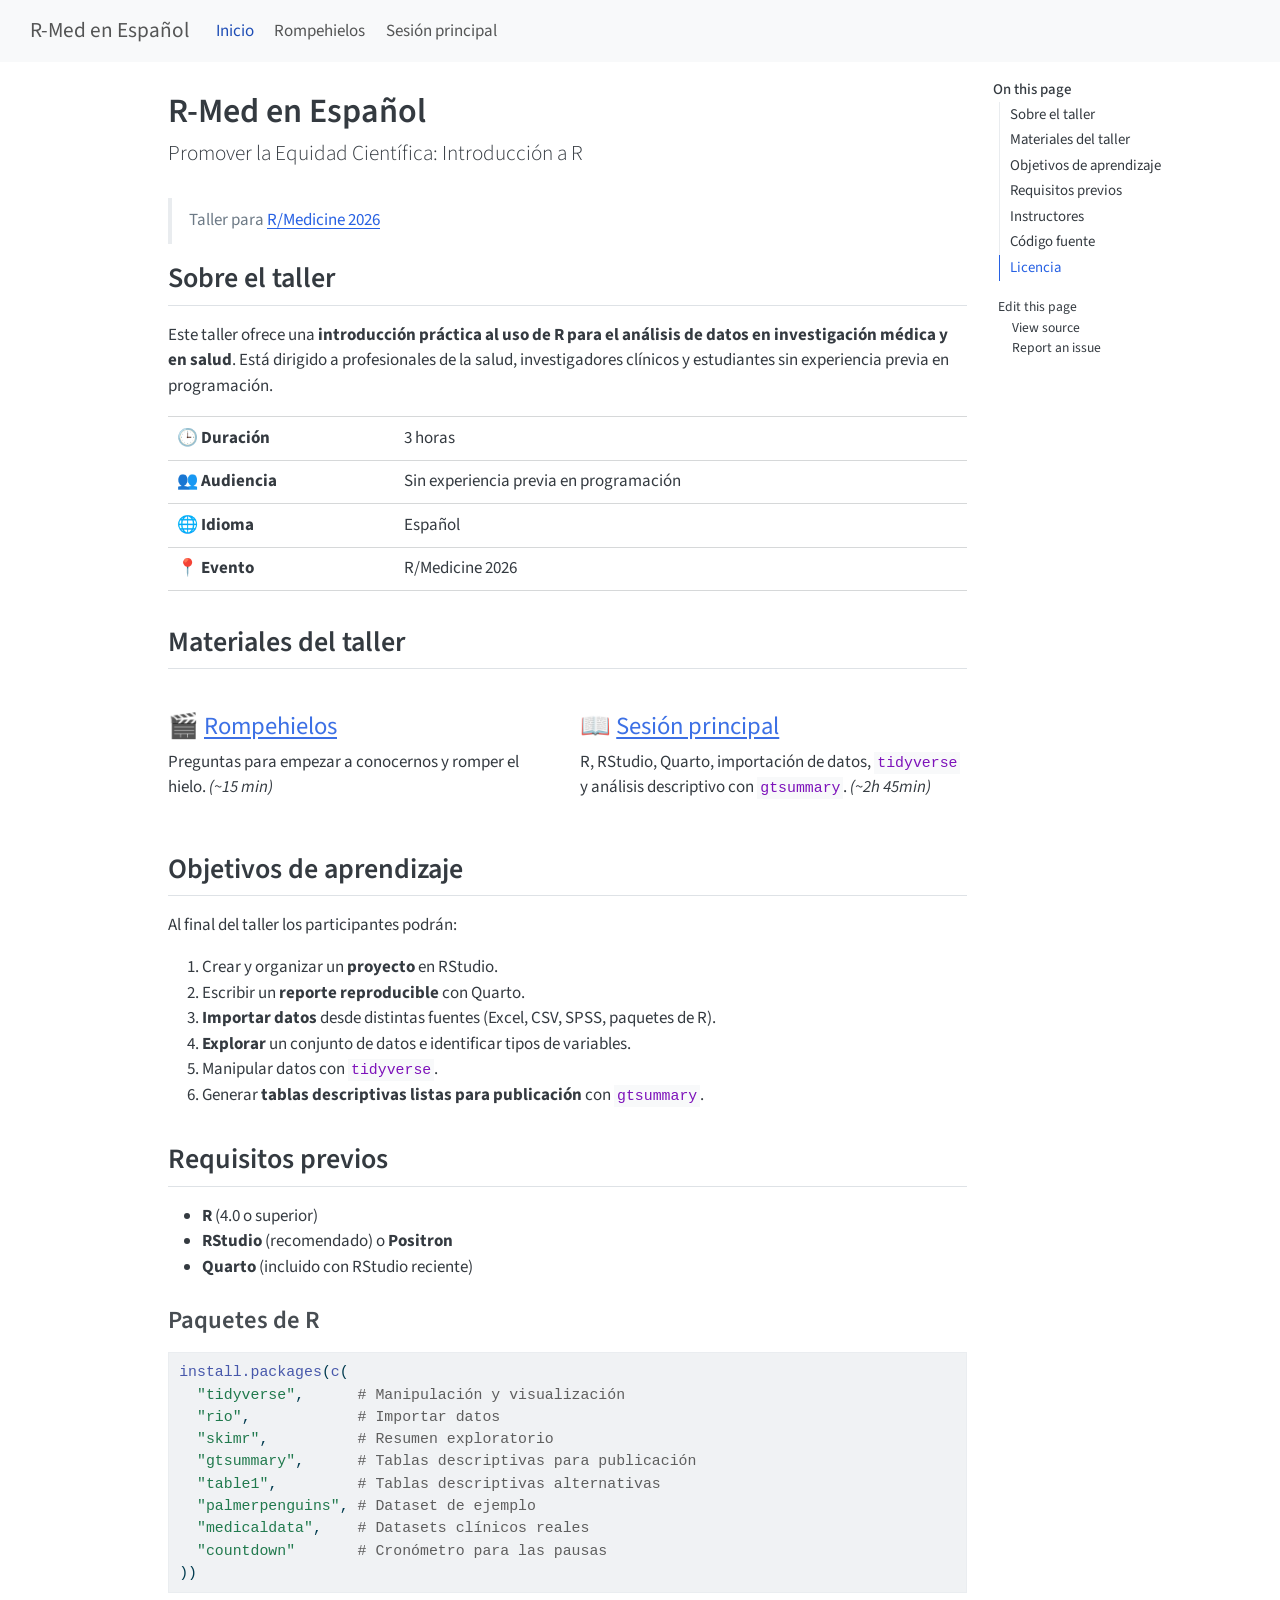
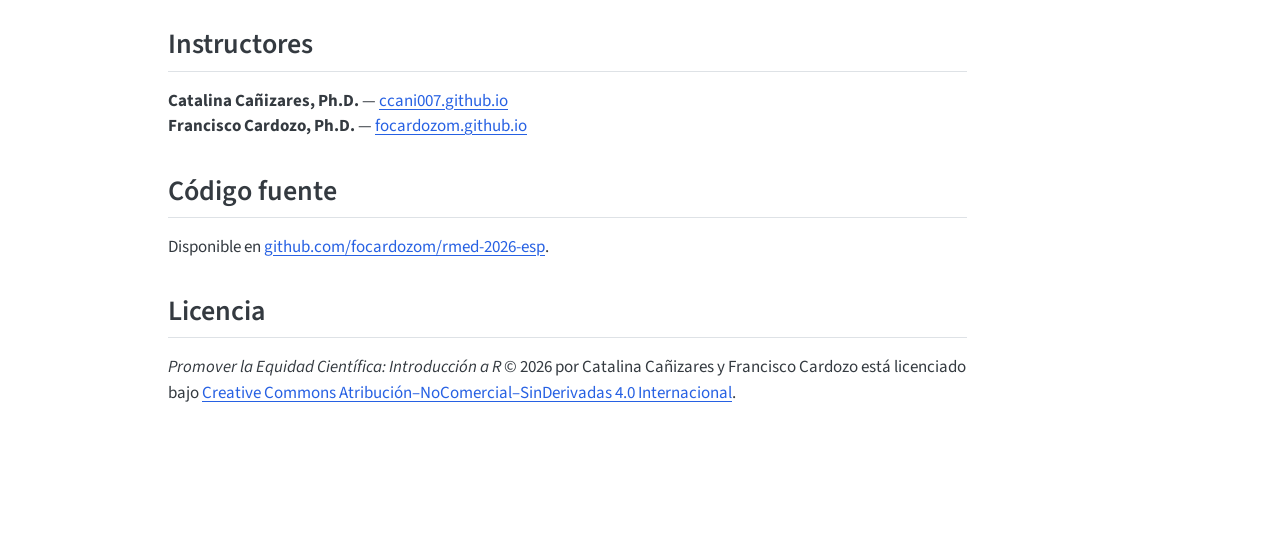
==== index.html @ 6298b5c6 "Built site for gh-pages" ====
<!DOCTYPE html>
<html xmlns="http://www.w3.org/1999/xhtml" lang="en" xml:lang="en"><head>

<meta charset="utf-8">
<meta name="generator" content="quarto-1.7.23">

<meta name="viewport" content="width=device-width, initial-scale=1.0, user-scalable=yes">


<title>R-Med en Español</title>
<style>
code{white-space: pre-wrap;}
span.smallcaps{font-variant: small-caps;}
div.columns{display: flex; gap: min(4vw, 1.5em);}
div.column{flex: auto; overflow-x: auto;}
div.hanging-indent{margin-left: 1.5em; text-indent: -1.5em;}
ul.task-list{list-style: none;}
ul.task-list li input[type="checkbox"] {
  width: 0.8em;
  margin: 0 0.8em 0.2em -1em; /* quarto-specific, see https://github.com/quarto-dev/quarto-cli/issues/4556 */ 
  vertical-align: middle;
}
/* CSS for syntax highlighting */
html { -webkit-text-size-adjust: 100%; }
pre > code.sourceCode { white-space: pre; position: relative; }
pre > code.sourceCode > span { display: inline-block; line-height: 1.25; }
pre > code.sourceCode > span:empty { height: 1.2em; }
.sourceCode { overflow: visible; }
code.sourceCode > span { color: inherit; text-decoration: inherit; }
div.sourceCode { margin: 1em 0; }
pre.sourceCode { margin: 0; }
@media screen {
div.sourceCode { overflow: auto; }
}
@media print {
pre > code.sourceCode { white-space: pre-wrap; }
pre > code.sourceCode > span { text-indent: -5em; padding-left: 5em; }
}
pre.numberSource code
  { counter-reset: source-line 0; }
pre.numberSource code > span
  { position: relative; left: -4em; counter-increment: source-line; }
pre.numberSource code > span > a:first-child::before
  { content: counter(source-line);
    position: relative; left: -1em; text-align: right; vertical-align: baseline;
    border: none; display: inline-block;
    -webkit-touch-callout: none; -webkit-user-select: none;
    -khtml-user-select: none; -moz-user-select: none;
    -ms-user-select: none; user-select: none;
    padding: 0 4px; width: 4em;
  }
pre.numberSource { margin-left: 3em;  padding-left: 4px; }
div.sourceCode
  {   }
@media screen {
pre > code.sourceCode > span > a:first-child::before { text-decoration: underline; }
}
</style>


<script src="site_libs/quarto-nav/quarto-nav.js"></script>
<script src="site_libs/quarto-nav/headroom.min.js"></script>
<script src="site_libs/clipboard/clipboard.min.js"></script>
<script src="site_libs/quarto-search/autocomplete.umd.js"></script>
<script src="site_libs/quarto-search/fuse.min.js"></script>
<script src="site_libs/quarto-search/quarto-search.js"></script>
<meta name="quarto:offset" content="./">
<script src="site_libs/quarto-html/quarto.js" type="module"></script>
<script src="site_libs/quarto-html/tabsets/tabsets.js" type="module"></script>
<script src="site_libs/quarto-html/popper.min.js"></script>
<script src="site_libs/quarto-html/tippy.umd.min.js"></script>
<script src="site_libs/quarto-html/anchor.min.js"></script>
<link href="site_libs/quarto-html/tippy.css" rel="stylesheet">
<link href="site_libs/quarto-html/quarto-syntax-highlighting-226bd0f977fa82dfae4534cac220d79a.css" rel="stylesheet" id="quarto-text-highlighting-styles">
<script src="site_libs/bootstrap/bootstrap.min.js"></script>
<link href="site_libs/bootstrap/bootstrap-icons.css" rel="stylesheet">
<link href="site_libs/bootstrap/bootstrap-02caa798fa7aa68ffffba7ba840ce97b.min.css" rel="stylesheet" append-hash="true" id="quarto-bootstrap" data-mode="light">
<script id="quarto-search-options" type="application/json">{
  "location": "navbar",
  "copy-button": false,
  "collapse-after": 3,
  "panel-placement": "end",
  "type": "overlay",
  "limit": 50,
  "keyboard-shortcut": [
    "f",
    "/",
    "s"
  ],
  "show-item-context": false,
  "language": {
    "search-no-results-text": "No results",
    "search-matching-documents-text": "matching documents",
    "search-copy-link-title": "Copy link to search",
    "search-hide-matches-text": "Hide additional matches",
    "search-more-match-text": "more match in this document",
    "search-more-matches-text": "more matches in this document",
    "search-clear-button-title": "Clear",
    "search-text-placeholder": "",
    "search-detached-cancel-button-title": "Cancel",
    "search-submit-button-title": "Submit",
    "search-label": "Search"
  }
}</script>


<link rel="stylesheet" href="style-copy.css">
</head>

<body class="nav-fixed quarto-light">

<div id="quarto-search-results"></div>
  <header id="quarto-header" class="headroom fixed-top">
    <nav class="navbar navbar-expand-lg " data-bs-theme="dark">
      <div class="navbar-container container-fluid">
      <div class="navbar-brand-container mx-auto">
    <a class="navbar-brand" href="./index.html">
    <span class="navbar-title">R-Med en Español</span>
    </a>
  </div>
            <div id="quarto-search" class="" title="Search"></div>
          <button class="navbar-toggler" type="button" data-bs-toggle="collapse" data-bs-target="#navbarCollapse" aria-controls="navbarCollapse" role="menu" aria-expanded="false" aria-label="Toggle navigation" onclick="if (window.quartoToggleHeadroom) { window.quartoToggleHeadroom(); }">
  <span class="navbar-toggler-icon"></span>
</button>
          <div class="collapse navbar-collapse" id="navbarCollapse">
            <ul class="navbar-nav navbar-nav-scroll me-auto">
  <li class="nav-item">
    <a class="nav-link active" href="./index.html" aria-current="page"> 
<span class="menu-text">Inicio</span></a>
  </li>  
  <li class="nav-item">
    <a class="nav-link" href="./inicio.html"> 
<span class="menu-text">Rompehielos</span></a>
  </li>  
  <li class="nav-item">
    <a class="nav-link" href="./sesion_1.html"> 
<span class="menu-text">Sesión principal</span></a>
  </li>  
</ul>
            <ul class="navbar-nav navbar-nav-scroll ms-auto">
  <li class="nav-item compact">
    <a class="nav-link" href="https://github.com/focardozom/rmed-2026-esp"> <i class="bi bi-github" role="img" aria-label="GitHub">
</i> 
<span class="menu-text"></span></a>
  </li>  
</ul>
          </div> <!-- /navcollapse -->
            <div class="quarto-navbar-tools">
</div>
      </div> <!-- /container-fluid -->
    </nav>
</header>
<!-- content -->
<div id="quarto-content" class="quarto-container page-columns page-rows-contents page-layout-article page-navbar">
<!-- sidebar -->
<!-- margin-sidebar -->
    <div id="quarto-margin-sidebar" class="sidebar margin-sidebar">
        <nav id="TOC" role="doc-toc" class="toc-active">
    <h2 id="toc-title">On this page</h2>
   
  <ul class="collapse">
  <li><a href="#sobre-el-taller" id="toc-sobre-el-taller" class="nav-link active" data-scroll-target="#sobre-el-taller">Sobre el taller</a></li>
  <li><a href="#materiales-del-taller" id="toc-materiales-del-taller" class="nav-link" data-scroll-target="#materiales-del-taller">Materiales del taller</a></li>
  <li><a href="#objetivos-de-aprendizaje" id="toc-objetivos-de-aprendizaje" class="nav-link" data-scroll-target="#objetivos-de-aprendizaje">Objetivos de aprendizaje</a></li>
  <li><a href="#requisitos-previos" id="toc-requisitos-previos" class="nav-link" data-scroll-target="#requisitos-previos">Requisitos previos</a></li>
  <li><a href="#instructores" id="toc-instructores" class="nav-link" data-scroll-target="#instructores">Instructores</a></li>
  <li><a href="#código-fuente" id="toc-código-fuente" class="nav-link" data-scroll-target="#código-fuente">Código fuente</a></li>
  <li><a href="#licencia" id="toc-licencia" class="nav-link" data-scroll-target="#licencia">Licencia</a></li>
  </ul>
<div class="toc-actions"><ul class="collapse"><li><a href="https://github.com/focardozom/rmed-2026-esp/edit/main/index.qmd" class="toc-action"><i class="bi bi-github"></i>Edit this page</a></li><li><a href="https://github.com/focardozom/rmed-2026-esp/blob/main/index.qmd" class="toc-action"><i class="bi empty"></i>View source</a></li><li><a href="https://github.com/focardozom/rmed-2026-esp/issues/new" class="toc-action"><i class="bi empty"></i>Report an issue</a></li></ul></div></nav>
    </div>
<!-- main -->
<main class="content" id="quarto-document-content">

<header id="title-block-header" class="quarto-title-block default">
<div class="quarto-title">
<h1 class="title">R-Med en Español</h1>
<p class="subtitle lead">Promover la Equidad Científica: Introducción a R</p>
</div>



<div class="quarto-title-meta">

    
  
    
  </div>
  


</header>


<blockquote class="blockquote">
<p>Taller para <a href="https://rconsortium.github.io/RMedicine_website/workshops.html#equidad">R/Medicine 2026</a></p>
</blockquote>
<section id="sobre-el-taller" class="level2">
<h2 class="anchored" data-anchor-id="sobre-el-taller">Sobre el taller</h2>
<p>Este taller ofrece una <strong>introducción práctica al uso de R para el análisis de datos en investigación médica y en salud</strong>. Está dirigido a profesionales de la salud, investigadores clínicos y estudiantes sin experiencia previa en programación.</p>
<table class="caption-top table">
<tbody>
<tr class="odd">
<td>🕒 <strong>Duración</strong></td>
<td>3 horas</td>
</tr>
<tr class="even">
<td>👥 <strong>Audiencia</strong></td>
<td>Sin experiencia previa en programación</td>
</tr>
<tr class="odd">
<td>🌐 <strong>Idioma</strong></td>
<td>Español</td>
</tr>
<tr class="even">
<td>📍 <strong>Evento</strong></td>
<td>R/Medicine 2026</td>
</tr>
</tbody>
</table>
</section>
<section id="materiales-del-taller" class="level2">
<h2 class="anchored" data-anchor-id="materiales-del-taller">Materiales del taller</h2>
<div class="grid">
<section id="rompehielos" class="level3 g-col-12 g-col-md-6">
<h3 class="anchored" data-anchor-id="rompehielos">🎬 <a href="inicio.html">Rompehielos</a></h3>
<p>Preguntas para empezar a conocernos y romper el hielo. <em>(~15 min)</em></p>
</section>
<section id="sesión-principal" class="level3 g-col-12 g-col-md-6">
<h3 class="anchored" data-anchor-id="sesión-principal">📖 <a href="sesion_1.html">Sesión principal</a></h3>
<p>R, RStudio, Quarto, importación de datos, <code>tidyverse</code> y análisis descriptivo con <code>gtsummary</code>. <em>(~2h 45min)</em></p>
</section>
</div>
</section>
<section id="objetivos-de-aprendizaje" class="level2">
<h2 class="anchored" data-anchor-id="objetivos-de-aprendizaje">Objetivos de aprendizaje</h2>
<p>Al final del taller los participantes podrán:</p>
<ol type="1">
<li>Crear y organizar un <strong>proyecto</strong> en RStudio.</li>
<li>Escribir un <strong>reporte reproducible</strong> con Quarto.</li>
<li><strong>Importar datos</strong> desde distintas fuentes (Excel, CSV, SPSS, paquetes de R).</li>
<li><strong>Explorar</strong> un conjunto de datos e identificar tipos de variables.</li>
<li>Manipular datos con <strong><code>tidyverse</code></strong>.</li>
<li>Generar <strong>tablas descriptivas listas para publicación</strong> con <code>gtsummary</code>.</li>
</ol>
</section>
<section id="requisitos-previos" class="level2">
<h2 class="anchored" data-anchor-id="requisitos-previos">Requisitos previos</h2>
<ul>
<li><strong>R</strong> (4.0 o superior)</li>
<li><strong>RStudio</strong> (recomendado) o <strong>Positron</strong></li>
<li><strong>Quarto</strong> (incluido con RStudio reciente)</li>
</ul>
<section id="paquetes-de-r" class="level3">
<h3 class="anchored" data-anchor-id="paquetes-de-r">Paquetes de R</h3>
<div class="sourceCode" id="cb1"><pre class="sourceCode r code-with-copy"><code class="sourceCode r"><span id="cb1-1"><a href="#cb1-1" aria-hidden="true" tabindex="-1"></a><span class="fu">install.packages</span>(<span class="fu">c</span>(</span>
<span id="cb1-2"><a href="#cb1-2" aria-hidden="true" tabindex="-1"></a>  <span class="st">"tidyverse"</span>,      <span class="co"># Manipulación y visualización</span></span>
<span id="cb1-3"><a href="#cb1-3" aria-hidden="true" tabindex="-1"></a>  <span class="st">"rio"</span>,            <span class="co"># Importar datos</span></span>
<span id="cb1-4"><a href="#cb1-4" aria-hidden="true" tabindex="-1"></a>  <span class="st">"skimr"</span>,          <span class="co"># Resumen exploratorio</span></span>
<span id="cb1-5"><a href="#cb1-5" aria-hidden="true" tabindex="-1"></a>  <span class="st">"gtsummary"</span>,      <span class="co"># Tablas descriptivas para publicación</span></span>
<span id="cb1-6"><a href="#cb1-6" aria-hidden="true" tabindex="-1"></a>  <span class="st">"table1"</span>,         <span class="co"># Tablas descriptivas alternativas</span></span>
<span id="cb1-7"><a href="#cb1-7" aria-hidden="true" tabindex="-1"></a>  <span class="st">"palmerpenguins"</span>, <span class="co"># Dataset de ejemplo</span></span>
<span id="cb1-8"><a href="#cb1-8" aria-hidden="true" tabindex="-1"></a>  <span class="st">"medicaldata"</span>,    <span class="co"># Datasets clínicos reales</span></span>
<span id="cb1-9"><a href="#cb1-9" aria-hidden="true" tabindex="-1"></a>  <span class="st">"countdown"</span>       <span class="co"># Cronómetro para las pausas</span></span>
<span id="cb1-10"><a href="#cb1-10" aria-hidden="true" tabindex="-1"></a>))</span></code><button title="Copy to Clipboard" class="code-copy-button"><i class="bi"></i></button></pre></div>
</section>
</section>
<section id="instructores" class="level2">
<h2 class="anchored" data-anchor-id="instructores">Instructores</h2>
<p><strong>Catalina Cañizares, Ph.D.</strong> — <a href="https://ccani007.github.io/ccani_website/">ccani007.github.io</a><br>
<strong>Francisco Cardozo, Ph.D.</strong> — <a href="https://focardozom.github.io/">focardozom.github.io</a></p>
</section>
<section id="código-fuente" class="level2">
<h2 class="anchored" data-anchor-id="código-fuente">Código fuente</h2>
<p>Disponible en <a href="https://github.com/focardozom/rmed-2026-esp">github.com/focardozom/rmed-2026-esp</a>.</p>
</section>
<section id="licencia" class="level2">
<h2 class="anchored" data-anchor-id="licencia">Licencia</h2>
<p><em>Promover la Equidad Científica: Introducción a R</em> © 2026 por Catalina Cañizares y Francisco Cardozo está licenciado bajo <a href="https://creativecommons.org/licenses/by-nc-nd/4.0/">Creative Commons Atribución–NoComercial–SinDerivadas 4.0 Internacional</a>.</p>


</section>

</main> <!-- /main -->
<script id="quarto-html-after-body" type="application/javascript">
  window.document.addEventListener("DOMContentLoaded", function (event) {
    const icon = "";
    const anchorJS = new window.AnchorJS();
    anchorJS.options = {
      placement: 'right',
      icon: icon
    };
    anchorJS.add('.anchored');
    const isCodeAnnotation = (el) => {
      for (const clz of el.classList) {
        if (clz.startsWith('code-annotation-')) {                     
          return true;
        }
      }
      return false;
    }
    const onCopySuccess = function(e) {
      // button target
      const button = e.trigger;
      // don't keep focus
      button.blur();
      // flash "checked"
      button.classList.add('code-copy-button-checked');
      var currentTitle = button.getAttribute("title");
      button.setAttribute("title", "Copied!");
      let tooltip;
      if (window.bootstrap) {
        button.setAttribute("data-bs-toggle", "tooltip");
        button.setAttribute("data-bs-placement", "left");
        button.setAttribute("data-bs-title", "Copied!");
        tooltip = new bootstrap.Tooltip(button, 
          { trigger: "manual", 
            customClass: "code-copy-button-tooltip",
            offset: [0, -8]});
        tooltip.show();    
      }
      setTimeout(function() {
        if (tooltip) {
          tooltip.hide();
          button.removeAttribute("data-bs-title");
          button.removeAttribute("data-bs-toggle");
          button.removeAttribute("data-bs-placement");
        }
        button.setAttribute("title", currentTitle);
        button.classList.remove('code-copy-button-checked');
      }, 1000);
      // clear code selection
      e.clearSelection();
    }
    const getTextToCopy = function(trigger) {
        const codeEl = trigger.previousElementSibling.cloneNode(true);
        for (const childEl of codeEl.children) {
          if (isCodeAnnotation(childEl)) {
            childEl.remove();
          }
        }
        return codeEl.innerText;
    }
    const clipboard = new window.ClipboardJS('.code-copy-button:not([data-in-quarto-modal])', {
      text: getTextToCopy
    });
    clipboard.on('success', onCopySuccess);
    if (window.document.getElementById('quarto-embedded-source-code-modal')) {
      const clipboardModal = new window.ClipboardJS('.code-copy-button[data-in-quarto-modal]', {
        text: getTextToCopy,
        container: window.document.getElementById('quarto-embedded-source-code-modal')
      });
      clipboardModal.on('success', onCopySuccess);
    }
      var localhostRegex = new RegExp(/^(?:http|https):\/\/localhost\:?[0-9]*\//);
      var mailtoRegex = new RegExp(/^mailto:/);
        var filterRegex = new RegExp("https:\/\/focardozom\.github\.io\/rmed-2026-esp\/");
      var isInternal = (href) => {
          return filterRegex.test(href) || localhostRegex.test(href) || mailtoRegex.test(href);
      }
      // Inspect non-navigation links and adorn them if external
     var links = window.document.querySelectorAll('a[href]:not(.nav-link):not(.navbar-brand):not(.toc-action):not(.sidebar-link):not(.sidebar-item-toggle):not(.pagination-link):not(.no-external):not([aria-hidden]):not(.dropdown-item):not(.quarto-navigation-tool):not(.about-link)');
      for (var i=0; i<links.length; i++) {
        const link = links[i];
        if (!isInternal(link.href)) {
          // undo the damage that might have been done by quarto-nav.js in the case of
          // links that we want to consider external
          if (link.dataset.originalHref !== undefined) {
            link.href = link.dataset.originalHref;
          }
        }
      }
    function tippyHover(el, contentFn, onTriggerFn, onUntriggerFn) {
      const config = {
        allowHTML: true,
        maxWidth: 500,
        delay: 100,
        arrow: false,
        appendTo: function(el) {
            return el.parentElement;
        },
        interactive: true,
        interactiveBorder: 10,
        theme: 'quarto',
        placement: 'bottom-start',
      };
      if (contentFn) {
        config.content = contentFn;
      }
      if (onTriggerFn) {
        config.onTrigger = onTriggerFn;
      }
      if (onUntriggerFn) {
        config.onUntrigger = onUntriggerFn;
      }
      window.tippy(el, config); 
    }
    const noterefs = window.document.querySelectorAll('a[role="doc-noteref"]');
    for (var i=0; i<noterefs.length; i++) {
      const ref = noterefs[i];
      tippyHover(ref, function() {
        // use id or data attribute instead here
        let href = ref.getAttribute('data-footnote-href') || ref.getAttribute('href');
        try { href = new URL(href).hash; } catch {}
        const id = href.replace(/^#\/?/, "");
        const note = window.document.getElementById(id);
        if (note) {
          return note.innerHTML;
        } else {
          return "";
        }
      });
    }
    const xrefs = window.document.querySelectorAll('a.quarto-xref');
    const processXRef = (id, note) => {
      // Strip column container classes
      const stripColumnClz = (el) => {
        el.classList.remove("page-full", "page-columns");
        if (el.children) {
          for (const child of el.children) {
            stripColumnClz(child);
          }
        }
      }
      stripColumnClz(note)
      if (id === null || id.startsWith('sec-')) {
        // Special case sections, only their first couple elements
        const container = document.createElement("div");
        if (note.children && note.children.length > 2) {
          container.appendChild(note.children[0].cloneNode(true));
          for (let i = 1; i < note.children.length; i++) {
            const child = note.children[i];
            if (child.tagName === "P" && child.innerText === "") {
              continue;
            } else {
              container.appendChild(child.cloneNode(true));
              break;
            }
          }
          if (window.Quarto?.typesetMath) {
            window.Quarto.typesetMath(container);
          }
          return container.innerHTML
        } else {
          if (window.Quarto?.typesetMath) {
            window.Quarto.typesetMath(note);
          }
          return note.innerHTML;
        }
      } else {
        // Remove any anchor links if they are present
        const anchorLink = note.querySelector('a.anchorjs-link');
        if (anchorLink) {
          anchorLink.remove();
        }
        if (window.Quarto?.typesetMath) {
          window.Quarto.typesetMath(note);
        }
        if (note.classList.contains("callout")) {
          return note.outerHTML;
        } else {
          return note.innerHTML;
        }
      }
    }
    for (var i=0; i<xrefs.length; i++) {
      const xref = xrefs[i];
      tippyHover(xref, undefined, function(instance) {
        instance.disable();
        let url = xref.getAttribute('href');
        let hash = undefined; 
        if (url.startsWith('#')) {
          hash = url;
        } else {
          try { hash = new URL(url).hash; } catch {}
        }
        if (hash) {
          const id = hash.replace(/^#\/?/, "");
          const note = window.document.getElementById(id);
          if (note !== null) {
            try {
              const html = processXRef(id, note.cloneNode(true));
              instance.setContent(html);
            } finally {
              instance.enable();
              instance.show();
            }
          } else {
            // See if we can fetch this
            fetch(url.split('#')[0])
            .then(res => res.text())
            .then(html => {
              const parser = new DOMParser();
              const htmlDoc = parser.parseFromString(html, "text/html");
              const note = htmlDoc.getElementById(id);
              if (note !== null) {
                const html = processXRef(id, note);
                instance.setContent(html);
              } 
            }).finally(() => {
              instance.enable();
              instance.show();
            });
          }
        } else {
          // See if we can fetch a full url (with no hash to target)
          // This is a special case and we should probably do some content thinning / targeting
          fetch(url)
          .then(res => res.text())
          .then(html => {
            const parser = new DOMParser();
            const htmlDoc = parser.parseFromString(html, "text/html");
            const note = htmlDoc.querySelector('main.content');
            if (note !== null) {
              // This should only happen for chapter cross references
              // (since there is no id in the URL)
              // remove the first header
              if (note.children.length > 0 && note.children[0].tagName === "HEADER") {
                note.children[0].remove();
              }
              const html = processXRef(null, note);
              instance.setContent(html);
            } 
          }).finally(() => {
            instance.enable();
            instance.show();
          });
        }
      }, function(instance) {
      });
    }
        let selectedAnnoteEl;
        const selectorForAnnotation = ( cell, annotation) => {
          let cellAttr = 'data-code-cell="' + cell + '"';
          let lineAttr = 'data-code-annotation="' +  annotation + '"';
          const selector = 'span[' + cellAttr + '][' + lineAttr + ']';
          return selector;
        }
        const selectCodeLines = (annoteEl) => {
          const doc = window.document;
          const targetCell = annoteEl.getAttribute("data-target-cell");
          const targetAnnotation = annoteEl.getAttribute("data-target-annotation");
          const annoteSpan = window.document.querySelector(selectorForAnnotation(targetCell, targetAnnotation));
          const lines = annoteSpan.getAttribute("data-code-lines").split(",");
          const lineIds = lines.map((line) => {
            return targetCell + "-" + line;
          })
          let top = null;
          let height = null;
          let parent = null;
          if (lineIds.length > 0) {
              //compute the position of the single el (top and bottom and make a div)
              const el = window.document.getElementById(lineIds[0]);
              top = el.offsetTop;
              height = el.offsetHeight;
              parent = el.parentElement.parentElement;
            if (lineIds.length > 1) {
              const lastEl = window.document.getElementById(lineIds[lineIds.length - 1]);
              const bottom = lastEl.offsetTop + lastEl.offsetHeight;
              height = bottom - top;
            }
            if (top !== null && height !== null && parent !== null) {
              // cook up a div (if necessary) and position it 
              let div = window.document.getElementById("code-annotation-line-highlight");
              if (div === null) {
                div = window.document.createElement("div");
                div.setAttribute("id", "code-annotation-line-highlight");
                div.style.position = 'absolute';
                parent.appendChild(div);
              }
              div.style.top = top - 2 + "px";
              div.style.height = height + 4 + "px";
              div.style.left = 0;
              let gutterDiv = window.document.getElementById("code-annotation-line-highlight-gutter");
              if (gutterDiv === null) {
                gutterDiv = window.document.createElement("div");
                gutterDiv.setAttribute("id", "code-annotation-line-highlight-gutter");
                gutterDiv.style.position = 'absolute';
                const codeCell = window.document.getElementById(targetCell);
                const gutter = codeCell.querySelector('.code-annotation-gutter');
                gutter.appendChild(gutterDiv);
              }
              gutterDiv.style.top = top - 2 + "px";
              gutterDiv.style.height = height + 4 + "px";
            }
            selectedAnnoteEl = annoteEl;
          }
        };
        const unselectCodeLines = () => {
          const elementsIds = ["code-annotation-line-highlight", "code-annotation-line-highlight-gutter"];
          elementsIds.forEach((elId) => {
            const div = window.document.getElementById(elId);
            if (div) {
              div.remove();
            }
          });
          selectedAnnoteEl = undefined;
        };
          // Handle positioning of the toggle
      window.addEventListener(
        "resize",
        throttle(() => {
          elRect = undefined;
          if (selectedAnnoteEl) {
            selectCodeLines(selectedAnnoteEl);
          }
        }, 10)
      );
      function throttle(fn, ms) {
      let throttle = false;
      let timer;
        return (...args) => {
          if(!throttle) { // first call gets through
              fn.apply(this, args);
              throttle = true;
          } else { // all the others get throttled
              if(timer) clearTimeout(timer); // cancel #2
              timer = setTimeout(() => {
                fn.apply(this, args);
                timer = throttle = false;
              }, ms);
          }
        };
      }
        // Attach click handler to the DT
        const annoteDls = window.document.querySelectorAll('dt[data-target-cell]');
        for (const annoteDlNode of annoteDls) {
          annoteDlNode.addEventListener('click', (event) => {
            const clickedEl = event.target;
            if (clickedEl !== selectedAnnoteEl) {
              unselectCodeLines();
              const activeEl = window.document.querySelector('dt[data-target-cell].code-annotation-active');
              if (activeEl) {
                activeEl.classList.remove('code-annotation-active');
              }
              selectCodeLines(clickedEl);
              clickedEl.classList.add('code-annotation-active');
            } else {
              // Unselect the line
              unselectCodeLines();
              clickedEl.classList.remove('code-annotation-active');
            }
          });
        }
    const findCites = (el) => {
      const parentEl = el.parentElement;
      if (parentEl) {
        const cites = parentEl.dataset.cites;
        if (cites) {
          return {
            el,
            cites: cites.split(' ')
          };
        } else {
          return findCites(el.parentElement)
        }
      } else {
        return undefined;
      }
    };
    var bibliorefs = window.document.querySelectorAll('a[role="doc-biblioref"]');
    for (var i=0; i<bibliorefs.length; i++) {
      const ref = bibliorefs[i];
      const citeInfo = findCites(ref);
      if (citeInfo) {
        tippyHover(citeInfo.el, function() {
          var popup = window.document.createElement('div');
          citeInfo.cites.forEach(function(cite) {
            var citeDiv = window.document.createElement('div');
            citeDiv.classList.add('hanging-indent');
            citeDiv.classList.add('csl-entry');
            var biblioDiv = window.document.getElementById('ref-' + cite);
            if (biblioDiv) {
              citeDiv.innerHTML = biblioDiv.innerHTML;
            }
            popup.appendChild(citeDiv);
          });
          return popup.innerHTML;
        });
      }
    }
  });
  </script>
</div> <!-- /content -->




<footer class="footer"><div class="nav-footer"><div class="nav-footer-center"><div class="toc-actions d-sm-block d-md-none"><ul><li><a href="https://github.com/focardozom/rmed-2026-esp/edit/main/index.qmd" class="toc-action"><i class="bi bi-github"></i>Edit this page</a></li><li><a href="https://github.com/focardozom/rmed-2026-esp/blob/main/index.qmd" class="toc-action"><i class="bi empty"></i>View source</a></li><li><a href="https://github.com/focardozom/rmed-2026-esp/issues/new" class="toc-action"><i class="bi empty"></i>Report an issue</a></li></ul></div></div></div></footer></body></html>
---- site_libs/quarto-html/tippy.css ----
.tippy-box[data-animation=fade][data-state=hidden]{opacity:0}[data-tippy-root]{max-width:calc(100vw - 10px)}.tippy-box{position:relative;background-color:#333;color:#fff;border-radius:4px;font-size:14px;line-height:1.4;white-space:normal;outline:0;transition-property:transform,visibility,opacity}.tippy-box[data-placement^=top]>.tippy-arrow{bottom:0}.tippy-box[data-placement^=top]>.tippy-arrow:before{bottom:-7px;left:0;border-width:8px 8px 0;border-top-color:initial;transform-origin:center top}.tippy-box[data-placement^=bottom]>.tippy-arrow{top:0}.tippy-box[data-placement^=bottom]>.tippy-arrow:before{top:-7px;left:0;border-width:0 8px 8px;border-bottom-color:initial;transform-origin:center bottom}.tippy-box[data-placement^=left]>.tippy-arrow{right:0}.tippy-box[data-placement^=left]>.tippy-arrow:before{border-width:8px 0 8px 8px;border-left-color:initial;right:-7px;transform-origin:center left}.tippy-box[data-placement^=right]>.tippy-arrow{left:0}.tippy-box[data-placement^=right]>.tippy-arrow:before{left:-7px;border-width:8px 8px 8px 0;border-right-color:initial;transform-origin:center right}.tippy-box[data-inertia][data-state=visible]{transition-timing-function:cubic-bezier(.54,1.5,.38,1.11)}.tippy-arrow{width:16px;height:16px;color:#333}.tippy-arrow:before{content:"";position:absolute;border-color:transparent;border-style:solid}.tippy-content{position:relative;padding:5px 9px;z-index:1}
---- site_libs/quarto-html/quarto-syntax-highlighting-226bd0f977fa82dfae4534cac220d79a.css ----
/* quarto syntax highlight colors */
:root {
  --quarto-hl-ot-color: #003B4F;
  --quarto-hl-at-color: #657422;
  --quarto-hl-ss-color: #20794D;
  --quarto-hl-an-color: #5E5E5E;
  --quarto-hl-fu-color: #4758AB;
  --quarto-hl-st-color: #20794D;
  --quarto-hl-cf-color: #003B4F;
  --quarto-hl-op-color: #5E5E5E;
  --quarto-hl-er-color: #AD0000;
  --quarto-hl-bn-color: #AD0000;
  --quarto-hl-al-color: #AD0000;
  --quarto-hl-va-color: #111111;
  --quarto-hl-bu-color: inherit;
  --quarto-hl-ex-color: inherit;
  --quarto-hl-pp-color: #AD0000;
  --quarto-hl-in-color: #5E5E5E;
  --quarto-hl-vs-color: #20794D;
  --quarto-hl-wa-color: #5E5E5E;
  --quarto-hl-do-color: #5E5E5E;
  --quarto-hl-im-color: #00769E;
  --quarto-hl-ch-color: #20794D;
  --quarto-hl-dt-color: #AD0000;
  --quarto-hl-fl-color: #AD0000;
  --quarto-hl-co-color: #5E5E5E;
  --quarto-hl-cv-color: #5E5E5E;
  --quarto-hl-cn-color: #8f5902;
  --quarto-hl-sc-color: #5E5E5E;
  --quarto-hl-dv-color: #AD0000;
  --quarto-hl-kw-color: #003B4F;
}

/* other quarto variables */
:root {
  --quarto-font-monospace: SFMono-Regular, Menlo, Monaco, Consolas, "Liberation Mono", "Courier New", monospace;
}

/* syntax highlight based on Pandoc's rules */
pre > code.sourceCode > span {
  color: #003B4F;
}

code.sourceCode > span {
  color: #003B4F;
}

div.sourceCode,
div.sourceCode pre.sourceCode {
  color: #003B4F;
}

/* Normal */
code span {
  color: #003B4F;
}

/* Alert */
code span.al {
  color: #AD0000;
  font-style: inherit;
}

/* Annotation */
code span.an {
  color: #5E5E5E;
  font-style: inherit;
}

/* Attribute */
code span.at {
  color: #657422;
  font-style: inherit;
}

/* BaseN */
code span.bn {
  color: #AD0000;
  font-style: inherit;
}

/* BuiltIn */
code span.bu {
  font-style: inherit;
}

/* ControlFlow */
code span.cf {
  color: #003B4F;
  font-weight: bold;
  font-style: inherit;
}

/* Char */
code span.ch {
  color: #20794D;
  font-style: inherit;
}

/* Constant */
code span.cn {
  color: #8f5902;
  font-style: inherit;
}

/* Comment */
code span.co {
  color: #5E5E5E;
  font-style: inherit;
}

/* CommentVar */
code span.cv {
  color: #5E5E5E;
  font-style: italic;
}

/* Documentation */
code span.do {
  color: #5E5E5E;
  font-style: italic;
}

/* DataType */
code span.dt {
  color: #AD0000;
  font-style: inherit;
}

/* DecVal */
code span.dv {
  color: #AD0000;
  font-style: inherit;
}

/* Error */
code span.er {
  color: #AD0000;
  font-style: inherit;
}

/* Extension */
code span.ex {
  font-style: inherit;
}

/* Float */
code span.fl {
  color: #AD0000;
  font-style: inherit;
}

/* Function */
code span.fu {
  color: #4758AB;
  font-style: inherit;
}

/* Import */
code span.im {
  color: #00769E;
  font-style: inherit;
}

/* Information */
code span.in {
  color: #5E5E5E;
  font-style: inherit;
}

/* Keyword */
code span.kw {
  color: #003B4F;
  font-weight: bold;
  font-style: inherit;
}

/* Operator */
code span.op {
  color: #5E5E5E;
  font-style: inherit;
}

/* Other */
code span.ot {
  color: #003B4F;
  font-style: inherit;
}

/* Preprocessor */
code span.pp {
  color: #AD0000;
  font-style: inherit;
}

/* SpecialChar */
code span.sc {
  color: #5E5E5E;
  font-style: inherit;
}

/* SpecialString */
code span.ss {
  color: #20794D;
  font-style: inherit;
}

/* String */
code span.st {
  color: #20794D;
  font-style: inherit;
}

/* Variable */
code span.va {
  color: #111111;
  font-style: inherit;
}

/* VerbatimString */
code span.vs {
  color: #20794D;
  font-style: inherit;
}

/* Warning */
code span.wa {
  color: #5E5E5E;
  font-style: italic;
}

.prevent-inlining {
  content: "</";
}

/*# sourceMappingURL=da1a1148ea3b26c99ee2fa22f91bb681.css.map */
---- style-copy.css ----
@import url('https://fonts.googleapis.com/css2?family=Source+Sans+3:ital,wght@0,200..900;1,200..900&display=swap');

:root {
  --rmed-primary: #009473;
  --rmed-primary-dark: #006850;
  --rmed-primary-light: #26c8a2;
  --rmed-primary-bg: #f4fcf9;
  --rmed-text: #222222;
}

.reveal {
  background-color: var(--rmed-primary-bg);
  color: var(--rmed-text);
  font-family: "Source Sans 3", sans-serif;
}

.reveal pre code {
  border: 2px solid var(--rmed-primary);
  border-radius: 8px;
  background-color: #ffffff;
  color: var(--rmed-text);
  padding: 1em;
}

.reveal code {
  background-color: #e6f5f0;
  color: var(--rmed-primary-dark);
  padding: 0.1em 0.3em;
  border-radius: 4px;
}

.reveal h1,
.reveal h2,
.reveal h3 {
  color: var(--rmed-primary);
  font-family: "Source Sans 3", sans-serif;
  font-weight: 700;
}

.reveal a {
  color: var(--rmed-primary);
  text-decoration: none;
  transition: color 0.2s;
}

.reveal a:hover {
  color: var(--rmed-primary-dark);
  text-decoration: underline;
}

.reveal mark {
  background-color: var(--rmed-primary-light);
  color: var(--rmed-text);
  padding: 0.05em 0.25em;
  border-radius: 3px;
}

.reveal .slide-number {
  color: var(--rmed-primary);
}
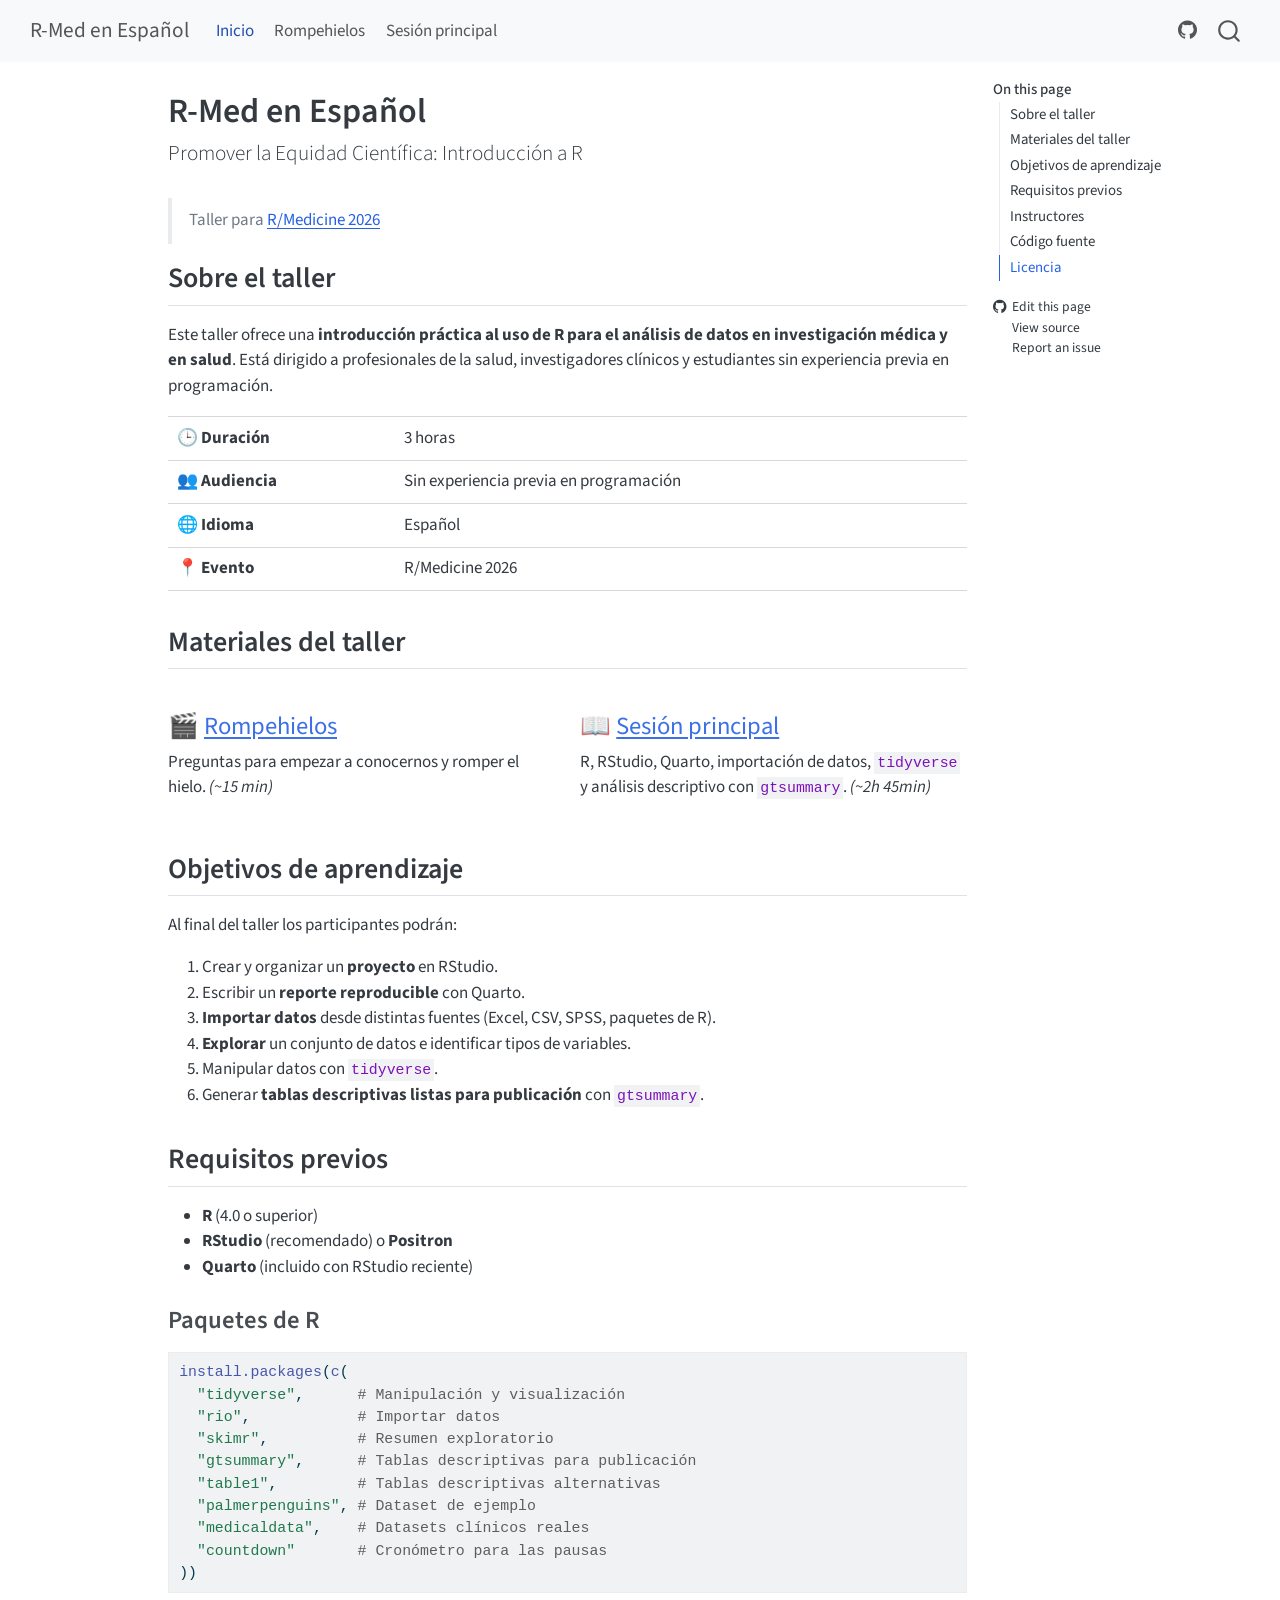
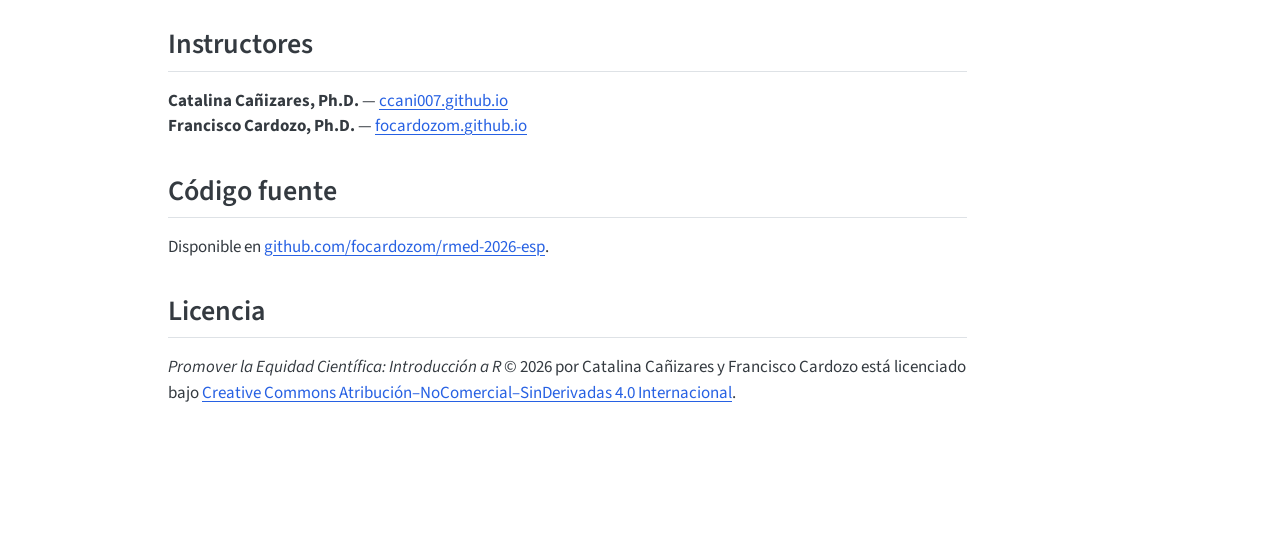
==== commit ad555d12: "Built site for gh-pages" ====
--- a/index.html
+++ b/index.html
@@ -2,13 +2,16 @@
 <html xmlns="http://www.w3.org/1999/xhtml" lang="en" xml:lang="en"><head>
 
 <meta charset="utf-8">
-<meta name="generator" content="quarto-1.7.23">
+<meta name="generator" content="quarto-1.9.37">
 
 <meta name="viewport" content="width=device-width, initial-scale=1.0, user-scalable=yes">
 
 
 <title>R-Med en Español</title>
 <style>
+/* Default styles provided by pandoc.
+** See https://pandoc.org/MANUAL.html#variables-for-html for config info.
+*/
 code{white-space: pre-wrap;}
 span.smallcaps{font-variant: small-caps;}
 div.columns{display: flex; gap: min(4vw, 1.5em);}
@@ -71,10 +74,10 @@
 <script src="site_libs/quarto-html/tippy.umd.min.js"></script>
 <script src="site_libs/quarto-html/anchor.min.js"></script>
 <link href="site_libs/quarto-html/tippy.css" rel="stylesheet">
-<link href="site_libs/quarto-html/quarto-syntax-highlighting-226bd0f977fa82dfae4534cac220d79a.css" rel="stylesheet" id="quarto-text-highlighting-styles">
+<link href="site_libs/quarto-html/quarto-syntax-highlighting-7f8f88aac4f3542376d5c11b86a4c14d.css" rel="stylesheet" id="quarto-text-highlighting-styles">
 <script src="site_libs/bootstrap/bootstrap.min.js"></script>
 <link href="site_libs/bootstrap/bootstrap-icons.css" rel="stylesheet">
-<link href="site_libs/bootstrap/bootstrap-02caa798fa7aa68ffffba7ba840ce97b.min.css" rel="stylesheet" append-hash="true" id="quarto-bootstrap" data-mode="light">
+<link href="site_libs/bootstrap/bootstrap-428bd9602493cdd309990225bd4a24e8.min.css" rel="stylesheet" append-hash="true" id="quarto-bootstrap" data-mode="light">
 <script id="quarto-search-options" type="application/json">{
   "location": "navbar",
   "copy-button": false,
@@ -253,7 +256,7 @@
 </ul>
 <section id="paquetes-de-r" class="level3">
 <h3 class="anchored" data-anchor-id="paquetes-de-r">Paquetes de R</h3>
-<div class="sourceCode" id="cb1"><pre class="sourceCode r code-with-copy"><code class="sourceCode r"><span id="cb1-1"><a href="#cb1-1" aria-hidden="true" tabindex="-1"></a><span class="fu">install.packages</span>(<span class="fu">c</span>(</span>
+<div class="code-copy-outer-scaffold"><div class="sourceCode" id="cb1"><pre class="sourceCode r code-with-copy"><code class="sourceCode r"><span id="cb1-1"><a href="#cb1-1" aria-hidden="true" tabindex="-1"></a><span class="fu">install.packages</span>(<span class="fu">c</span>(</span>
 <span id="cb1-2"><a href="#cb1-2" aria-hidden="true" tabindex="-1"></a>  <span class="st">"tidyverse"</span>,      <span class="co"># Manipulación y visualización</span></span>
 <span id="cb1-3"><a href="#cb1-3" aria-hidden="true" tabindex="-1"></a>  <span class="st">"rio"</span>,            <span class="co"># Importar datos</span></span>
 <span id="cb1-4"><a href="#cb1-4" aria-hidden="true" tabindex="-1"></a>  <span class="st">"skimr"</span>,          <span class="co"># Resumen exploratorio</span></span>
@@ -262,7 +265,7 @@
 <span id="cb1-7"><a href="#cb1-7" aria-hidden="true" tabindex="-1"></a>  <span class="st">"palmerpenguins"</span>, <span class="co"># Dataset de ejemplo</span></span>
 <span id="cb1-8"><a href="#cb1-8" aria-hidden="true" tabindex="-1"></a>  <span class="st">"medicaldata"</span>,    <span class="co"># Datasets clínicos reales</span></span>
 <span id="cb1-9"><a href="#cb1-9" aria-hidden="true" tabindex="-1"></a>  <span class="st">"countdown"</span>       <span class="co"># Cronómetro para las pausas</span></span>
-<span id="cb1-10"><a href="#cb1-10" aria-hidden="true" tabindex="-1"></a>))</span></code><button title="Copy to Clipboard" class="code-copy-button"><i class="bi"></i></button></pre></div>
+<span id="cb1-10"><a href="#cb1-10" aria-hidden="true" tabindex="-1"></a>))</span></code></pre></div><button title="Copy to Clipboard" class="code-copy-button"><i class="bi"></i></button></div>
 </section>
 </section>
 <section id="instructores" class="level2">
@@ -333,13 +336,14 @@
       e.clearSelection();
     }
     const getTextToCopy = function(trigger) {
-        const codeEl = trigger.previousElementSibling.cloneNode(true);
-        for (const childEl of codeEl.children) {
-          if (isCodeAnnotation(childEl)) {
-            childEl.remove();
-          }
-        }
-        return codeEl.innerText;
+      const outerScaffold = trigger.parentElement.cloneNode(true);
+      const codeEl = outerScaffold.querySelector('code');
+      for (const childEl of codeEl.children) {
+        if (isCodeAnnotation(childEl)) {
+          childEl.remove();
+        }
+      }
+      return codeEl.innerText;
     }
     const clipboard = new window.ClipboardJS('.code-copy-button:not([data-in-quarto-modal])', {
       text: getTextToCopy
--- a/site_libs/quarto-html/quarto-syntax-highlighting-7f8f88aac4f3542376d5c11b86a4c14d.css
+++ b/site_libs/quarto-html/quarto-syntax-highlighting-7f8f88aac4f3542376d5c11b86a4c14d.css
@@ -0,0 +1,236 @@
+/* quarto syntax highlight colors */
+:root {
+  --quarto-hl-ot-color: #003B4F;
+  --quarto-hl-at-color: #657422;
+  --quarto-hl-ss-color: #20794D;
+  --quarto-hl-an-color: #5E5E5E;
+  --quarto-hl-fu-color: #4758AB;
+  --quarto-hl-st-color: #20794D;
+  --quarto-hl-cf-color: #003B4F;
+  --quarto-hl-op-color: #5E5E5E;
+  --quarto-hl-er-color: #AD0000;
+  --quarto-hl-bn-color: #AD0000;
+  --quarto-hl-al-color: #AD0000;
+  --quarto-hl-va-color: #111111;
+  --quarto-hl-bu-color: inherit;
+  --quarto-hl-ex-color: inherit;
+  --quarto-hl-pp-color: #AD0000;
+  --quarto-hl-in-color: #5E5E5E;
+  --quarto-hl-vs-color: #20794D;
+  --quarto-hl-wa-color: #5E5E5E;
+  --quarto-hl-do-color: #5E5E5E;
+  --quarto-hl-im-color: #00769E;
+  --quarto-hl-ch-color: #20794D;
+  --quarto-hl-dt-color: #AD0000;
+  --quarto-hl-fl-color: #AD0000;
+  --quarto-hl-co-color: #5E5E5E;
+  --quarto-hl-cv-color: #5E5E5E;
+  --quarto-hl-cn-color: #8f5902;
+  --quarto-hl-sc-color: #5E5E5E;
+  --quarto-hl-dv-color: #AD0000;
+  --quarto-hl-kw-color: #003B4F;
+}
+
+/* other quarto variables */
+:root {
+  --quarto-font-monospace: SFMono-Regular, Menlo, Monaco, Consolas, "Liberation Mono", "Courier New", monospace;
+}
+
+/* syntax highlight based on Pandoc's rules */
+pre > code.sourceCode > span {
+  color: #003B4F;
+}
+
+code.sourceCode > span {
+  color: #003B4F;
+}
+
+div.sourceCode,
+div.sourceCode pre.sourceCode {
+  color: #003B4F;
+}
+
+/* Normal */
+code span {
+  color: #003B4F;
+}
+
+/* Alert */
+code span.al {
+  color: #AD0000;
+  font-style: inherit;
+}
+
+/* Annotation */
+code span.an {
+  color: #5E5E5E;
+  font-style: inherit;
+}
+
+/* Attribute */
+code span.at {
+  color: #657422;
+  font-style: inherit;
+}
+
+/* BaseN */
+code span.bn {
+  color: #AD0000;
+  font-style: inherit;
+}
+
+/* BuiltIn */
+code span.bu {
+  font-style: inherit;
+}
+
+/* ControlFlow */
+code span.cf {
+  color: #003B4F;
+  font-weight: bold;
+  font-style: inherit;
+}
+
+/* Char */
+code span.ch {
+  color: #20794D;
+  font-style: inherit;
+}
+
+/* Constant */
+code span.cn {
+  color: #8f5902;
+  font-style: inherit;
+}
+
+/* Comment */
+code span.co {
+  color: #5E5E5E;
+  font-style: inherit;
+}
+
+/* CommentVar */
+code span.cv {
+  color: #5E5E5E;
+  font-style: italic;
+}
+
+/* Documentation */
+code span.do {
+  color: #5E5E5E;
+  font-style: italic;
+}
+
+/* DataType */
+code span.dt {
+  color: #AD0000;
+  font-style: inherit;
+}
+
+/* DecVal */
+code span.dv {
+  color: #AD0000;
+  font-style: inherit;
+}
+
+/* Error */
+code span.er {
+  color: #AD0000;
+  font-style: inherit;
+}
+
+/* Extension */
+code span.ex {
+  font-style: inherit;
+}
+
+/* Float */
+code span.fl {
+  color: #AD0000;
+  font-style: inherit;
+}
+
+/* Function */
+code span.fu {
+  color: #4758AB;
+  font-style: inherit;
+}
+
+/* Import */
+code span.im {
+  color: #00769E;
+  font-style: inherit;
+}
+
+/* Information */
+code span.in {
+  color: #5E5E5E;
+  font-style: inherit;
+}
+
+/* Keyword */
+code span.kw {
+  color: #003B4F;
+  font-weight: bold;
+  font-style: inherit;
+}
+
+/* Operator */
+code span.op {
+  color: #5E5E5E;
+  font-style: inherit;
+}
+
+/* Other */
+code span.ot {
+  color: #003B4F;
+  font-style: inherit;
+}
+
+/* Preprocessor */
+code span.pp {
+  color: #AD0000;
+  font-style: inherit;
+}
+
+/* SpecialChar */
+code span.sc {
+  color: #5E5E5E;
+  font-style: inherit;
+}
+
+/* SpecialString */
+code span.ss {
+  color: #20794D;
+  font-style: inherit;
+}
+
+/* String */
+code span.st {
+  color: #20794D;
+  font-style: inherit;
+}
+
+/* Variable */
+code span.va {
+  color: #111111;
+  font-style: inherit;
+}
+
+/* VerbatimString */
+code span.vs {
+  color: #20794D;
+  font-style: inherit;
+}
+
+/* Warning */
+code span.wa {
+  color: #5E5E5E;
+  font-style: italic;
+}
+
+.prevent-inlining {
+  content: "</";
+}
+
+/*# sourceMappingURL=789ad8cd35626ba772517505b42a116e.css.map */
